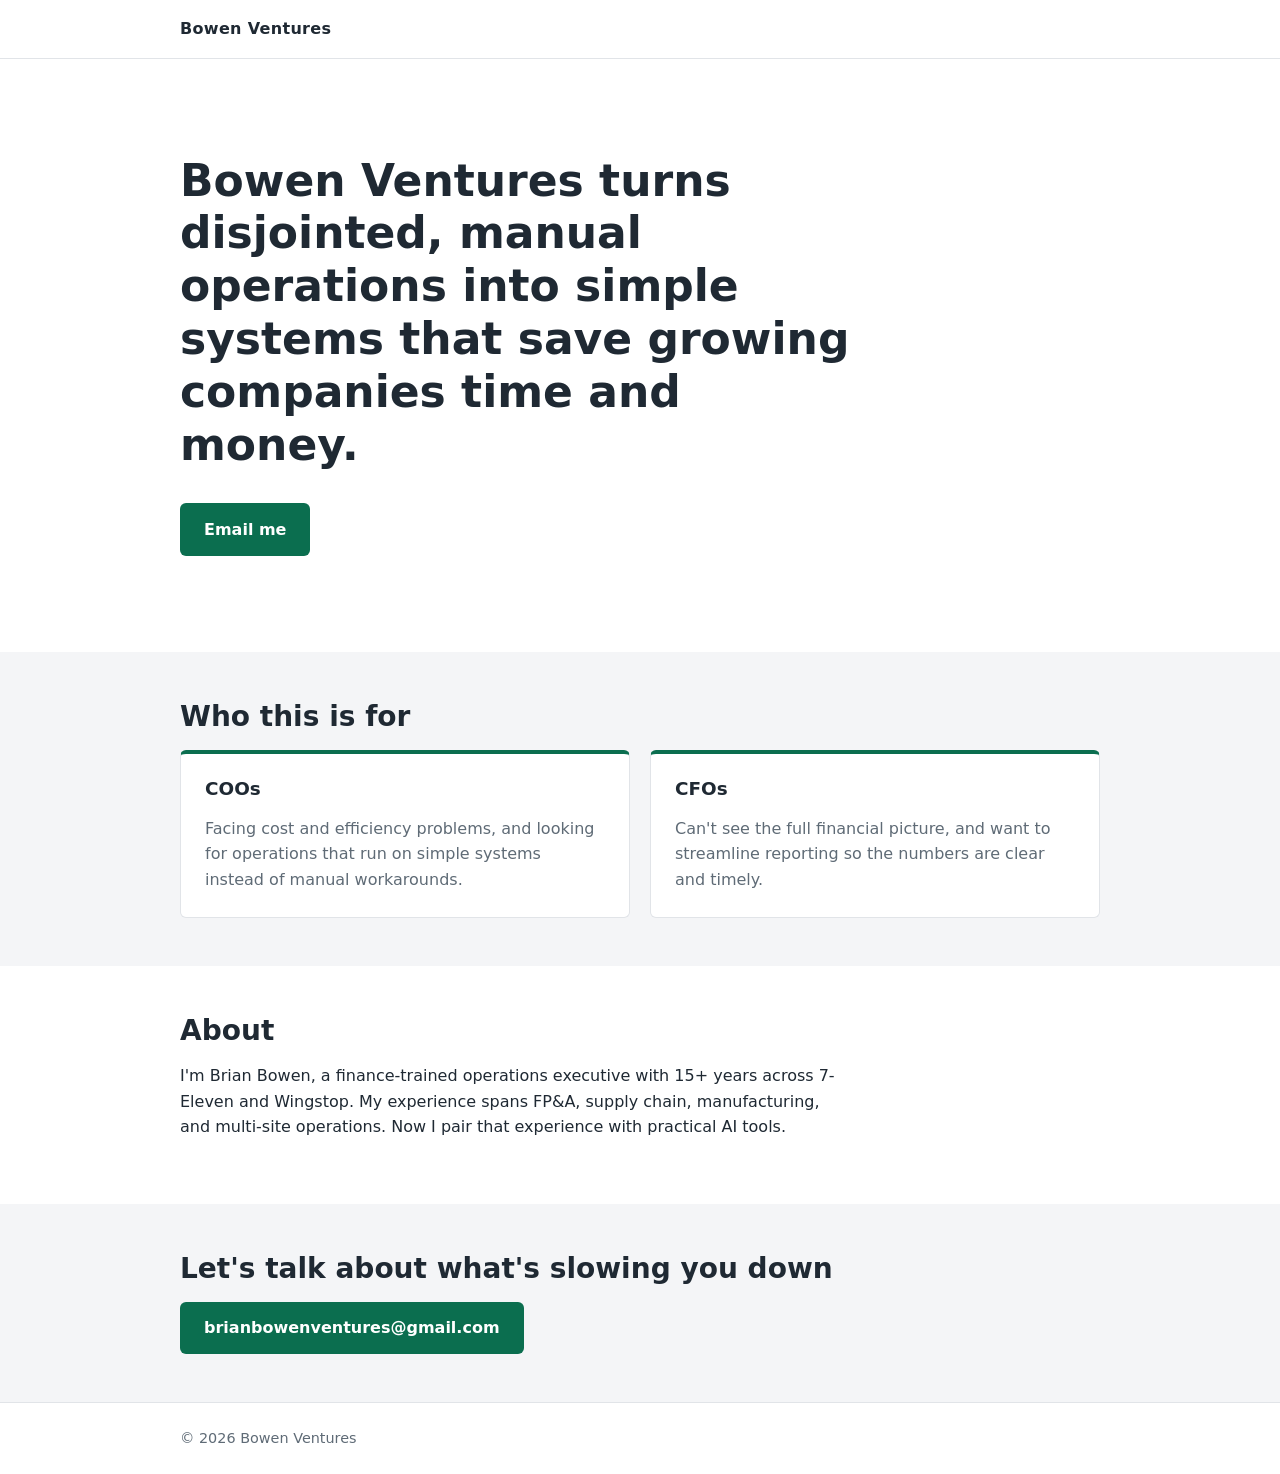
==== index.html @ 4234f143 "Add first version of website" ====
<!DOCTYPE html>
<html lang="en">
<head>
  <meta charset="utf-8">
  <meta name="viewport" content="width=device-width, initial-scale=1">
  <title>Bowen Ventures</title>
  <meta name="description" content="Bowen Ventures turns disjointed, manual operations into simple systems that save growing companies time and money.">
  <link rel="stylesheet" href="styles.css">
</head>
<body>

  <header class="site-header">
    <div class="container">
      <span class="brand">Bowen Ventures</span>
    </div>
  </header>

  <main>

    <section class="hero">
      <div class="container">
        <h1>Bowen Ventures turns disjointed, manual operations into simple systems that save growing companies time and money.</h1>
        <a class="button" href="mailto:brianbowenventures@gmail.com">Email me</a>
      </div>
    </section>

    <section class="audience">
      <div class="container">
        <h2>Who this is for</h2>
        <div class="cards">
          <article class="card">
            <h3>COOs</h3>
            <p>Facing cost and efficiency problems, and looking for operations that run on simple systems instead of manual workarounds.</p>
          </article>
          <article class="card">
            <h3>CFOs</h3>
            <p>Can't see the full financial picture, and want to streamline reporting so the numbers are clear and timely.</p>
          </article>
        </div>
      </div>
    </section>

    <section class="about">
      <div class="container">
        <h2>About</h2>
        <p>I'm Brian Bowen, a finance-trained operations executive with 15+ years across 7-Eleven and Wingstop. My experience spans FP&amp;A, supply chain, manufacturing, and multi-site operations. Now I pair that experience with practical AI tools.</p>
      </div>
    </section>

    <section class="contact">
      <div class="container">
        <h2>Let's talk about what's slowing you down</h2>
        <a class="button" href="mailto:brianbowenventures@gmail.com">brianbowenventures@gmail.com</a>
      </div>
    </section>

  </main>

  <footer class="site-footer">
    <div class="container">
      <p>&copy; 2026 Bowen Ventures</p>
    </div>
  </footer>

</body>
</html>
---- styles.css ----
/* Colors and sizes defined once, reused everywhere */
:root {
  --text: #1f2933;
  --muted: #5f6b76;
  --background: #ffffff;
  --background-alt: #f4f5f7;
  --border: #e1e4e8;
  --accent: #0b6e4f;
  --accent-dark: #084f39;
  --max-width: 960px;
}

/* Predictable sizing: padding and borders count inside an element's width */
*,
*::before,
*::after {
  box-sizing: border-box;
}

body {
  margin: 0;
  font-family: system-ui, -apple-system, "Segoe UI", Roboto, Helvetica, Arial, sans-serif;
  line-height: 1.6;
  color: var(--text);
  background: var(--background);
}

/* Centers content and keeps lines readable on wide screens */
.container {
  max-width: var(--max-width);
  margin: 0 auto;
  padding: 0 1.25rem;
}

h1, h2, h3 {
  line-height: 1.2;
  margin: 0 0 1rem;
}

h1 { font-size: 2rem; }
h2 { font-size: 1.5rem; }
h3 { font-size: 1.15rem; }

p {
  margin: 0 0 1rem;
}

/* Header */
.site-header {
  border-bottom: 1px solid var(--border);
  padding: 1rem 0;
}

.brand {
  font-weight: 700;
  letter-spacing: 0.02em;
}

/* Every main section gets the same vertical breathing room */
section {
  padding: 3rem 0;
}

.hero {
  padding: 4rem 0;
}

.hero h1 {
  max-width: 22ch;
}

.audience,
.contact {
  background: var(--background-alt);
}

.about p {
  max-width: 65ch;
}

/* Cards: stacked on phones, side by side on wider screens (see media query) */
.cards {
  display: grid;
  gap: 1.25rem;
}

.card {
  background: var(--background);
  border: 1px solid var(--border);
  border-top: 4px solid var(--accent);
  border-radius: 6px;
  padding: 1.5rem;
}

.card p {
  color: var(--muted);
  margin: 0;
}

/* The one accent color is used for buttons and card tops */
.button {
  display: inline-block;
  background: var(--accent);
  color: #ffffff;
  text-decoration: none;
  font-weight: 600;
  padding: 0.85rem 1.5rem;
  border-radius: 6px;
}

.button:hover,
.button:focus-visible {
  background: var(--accent-dark);
}

.hero .button {
  margin-top: 1rem;
}

/* Footer */
.site-footer {
  border-top: 1px solid var(--border);
  padding: 1.5rem 0;
  color: var(--muted);
  font-size: 0.9rem;
}

.site-footer p {
  margin: 0;
}

/* Wider screens: larger type and two-column cards */
@media (min-width: 700px) {
  h1 { font-size: 2.75rem; }
  h2 { font-size: 1.75rem; }

  .hero {
    padding: 6rem 0;
  }

  .cards {
    grid-template-columns: 1fr 1fr;
  }
}
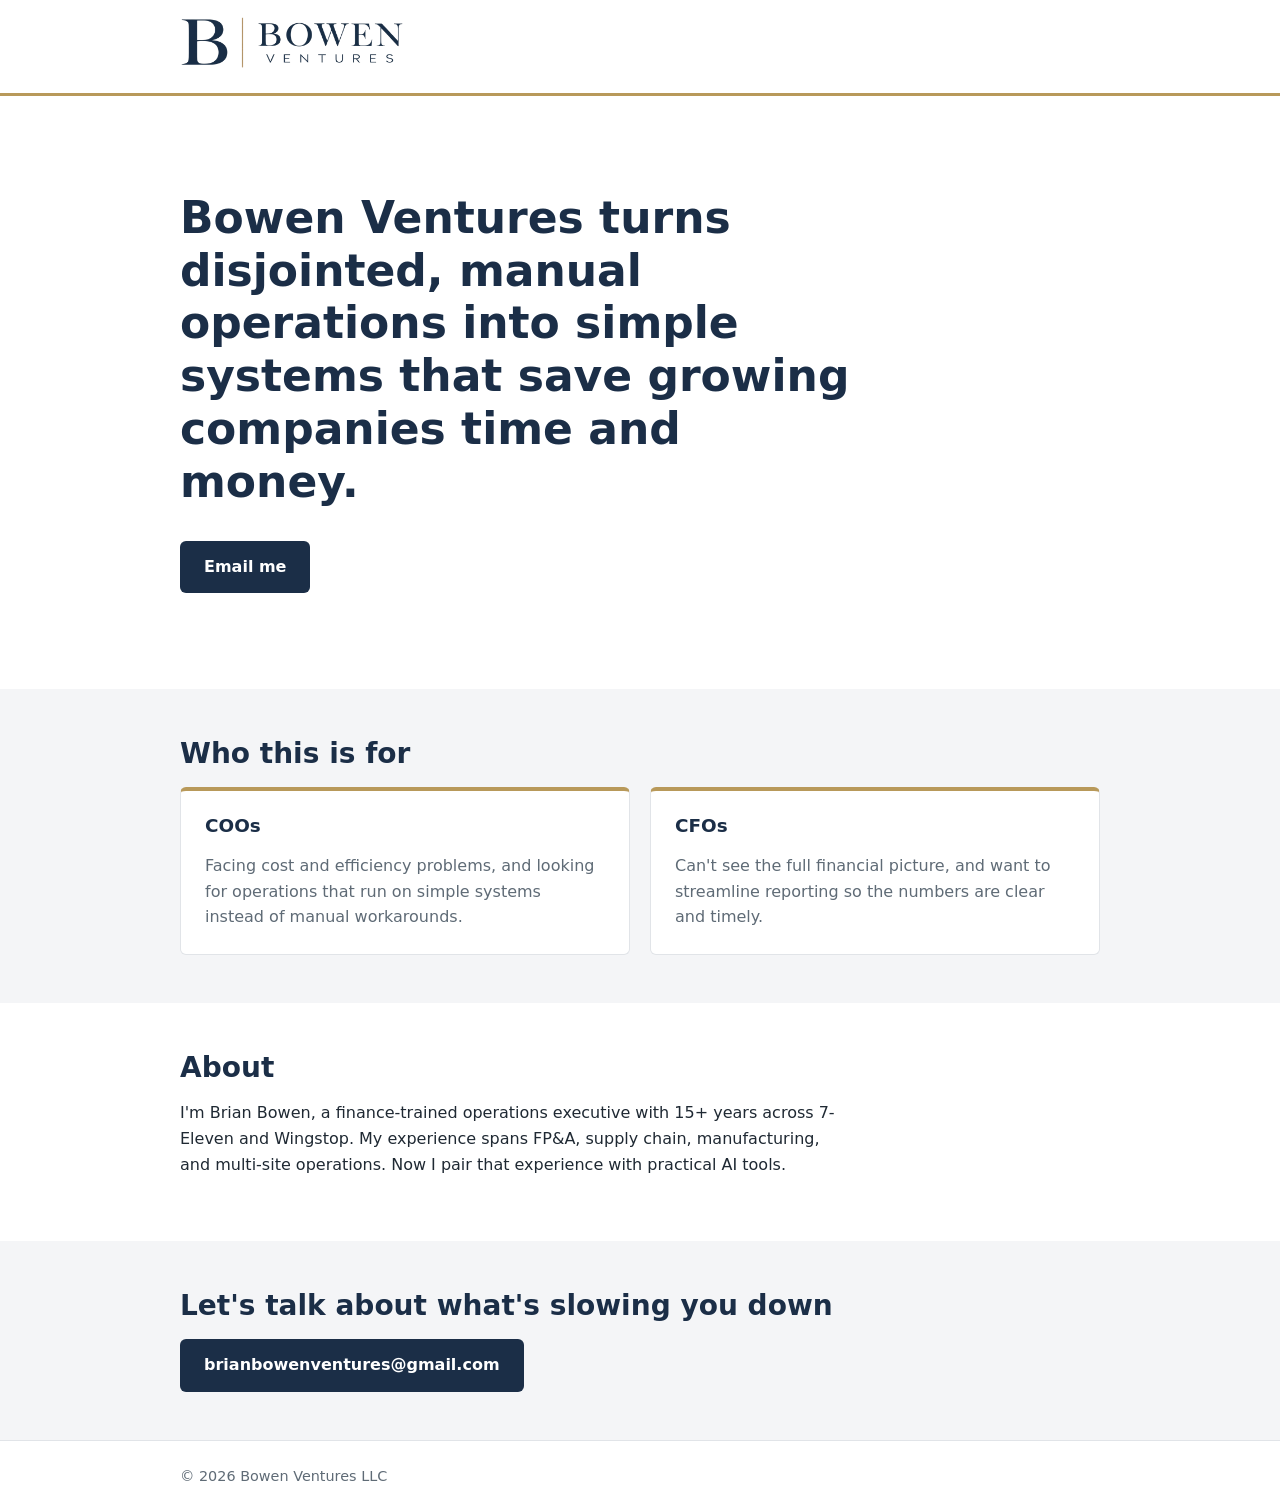
==== commit 54ea90e5: "Add logo, brand colors, and CLAUDE.md" ====
--- a/index.html
+++ b/index.html
@@ -5,13 +5,16 @@
   <meta name="viewport" content="width=device-width, initial-scale=1">
   <title>Bowen Ventures</title>
   <meta name="description" content="Bowen Ventures turns disjointed, manual operations into simple systems that save growing companies time and money.">
+  <link rel="icon" type="image/png" href="assets/logo-mark.png">
   <link rel="stylesheet" href="styles.css">
 </head>
 <body>
 
   <header class="site-header">
     <div class="container">
-      <span class="brand">Bowen Ventures</span>
+      <a class="brand" href="/">
+        <img src="assets/logo-wide.png" alt="Bowen Ventures" width="800" height="190">
+      </a>
     </div>
   </header>
 
@@ -58,7 +61,7 @@
 
   <footer class="site-footer">
     <div class="container">
-      <p>&copy; 2026 Bowen Ventures</p>
+      <p>&copy; 2026 Bowen Ventures LLC</p>
     </div>
   </footer>
 
--- a/styles.css
+++ b/styles.css
@@ -1,12 +1,15 @@
-/* Colors and sizes defined once, reused everywhere */
+/* Colors and sizes defined once, reused everywhere.
+   Brand colors come from the logo: navy sampled from logo-mark.png,
+   gold matched to the vertical line in logo-wide.png. */
 :root {
   --text: #1f2933;
   --muted: #5f6b76;
   --background: #ffffff;
   --background-alt: #f4f5f7;
   --border: #e1e4e8;
-  --accent: #0b6e4f;
-  --accent-dark: #084f39;
+  --accent: #1b2e47;
+  --accent-dark: #121f31;
+  --accent-secondary: #b8995a;
   --max-width: 960px;
 }
 
@@ -35,6 +38,7 @@
 h1, h2, h3 {
   line-height: 1.2;
   margin: 0 0 1rem;
+  color: var(--accent);
 }
 
 h1 { font-size: 2rem; }
@@ -47,13 +51,21 @@
 
 /* Header */
 .site-header {
-  border-bottom: 1px solid var(--border);
+  border-bottom: 3px solid var(--accent-secondary);
   padding: 1rem 0;
 }
 
+/* The logo is the brand name; it scales down on small phones */
 .brand {
-  font-weight: 700;
-  letter-spacing: 0.02em;
+  display: inline-block;
+  line-height: 0;
+}
+
+.brand img {
+  display: block;
+  height: auto;
+  width: 11rem;
+  max-width: 100%;
 }
 
 /* Every main section gets the same vertical breathing room */
@@ -87,7 +99,7 @@
 .card {
   background: var(--background);
   border: 1px solid var(--border);
-  border-top: 4px solid var(--accent);
+  border-top: 4px solid var(--accent-secondary);
   border-radius: 6px;
   padding: 1.5rem;
 }
@@ -97,7 +109,7 @@
   margin: 0;
 }
 
-/* The one accent color is used for buttons and card tops */
+/* Navy is the main accent (buttons, headings); gold is for thin lines only */
 .button {
   display: inline-block;
   background: var(--accent);
@@ -138,6 +150,10 @@
     padding: 6rem 0;
   }
 
+  .brand img {
+    width: 14rem;
+  }
+
   .cards {
     grid-template-columns: 1fr 1fr;
   }
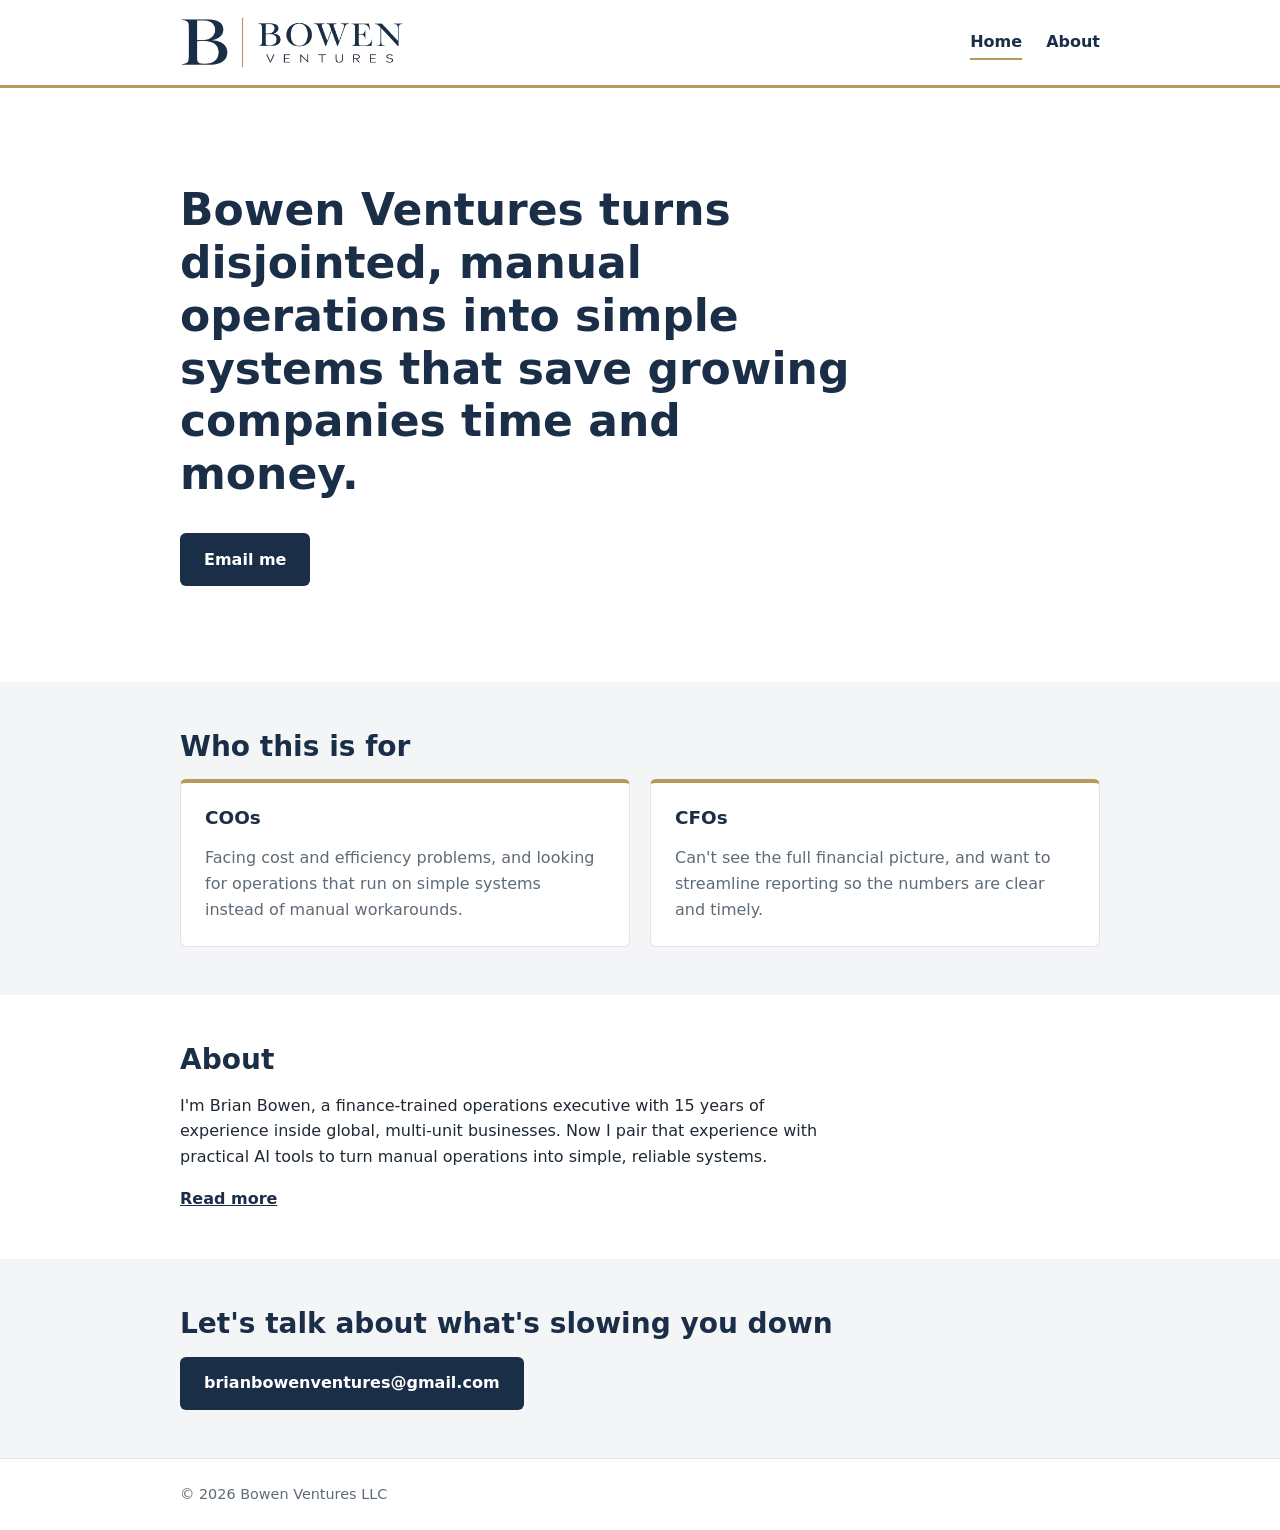
==== commit 5f80b4cf: "Add About page and navigation" ====
--- a/index.html
+++ b/index.html
@@ -12,9 +12,13 @@
 
   <header class="site-header">
     <div class="container">
-      <a class="brand" href="/">
+      <a class="brand" href="index.html">
         <img src="assets/logo-wide.png" alt="Bowen Ventures" width="800" height="190">
       </a>
+      <nav class="site-nav" aria-label="Main">
+        <a href="index.html" aria-current="page">Home</a>
+        <a href="about.html">About</a>
+      </nav>
     </div>
   </header>
 
@@ -46,7 +50,8 @@
     <section class="about">
       <div class="container">
         <h2>About</h2>
-        <p>I'm Brian Bowen, a finance-trained operations executive with 15+ years across 7-Eleven and Wingstop. My experience spans FP&amp;A, supply chain, manufacturing, and multi-site operations. Now I pair that experience with practical AI tools.</p>
+        <p>I'm Brian Bowen, a finance-trained operations executive with 15 years of experience inside global, multi-unit businesses. Now I pair that experience with practical AI tools to turn manual operations into simple, reliable systems.</p>
+        <a class="text-link" href="about.html">Read more</a>
       </div>
     </section>
 
--- a/styles.css
+++ b/styles.css
@@ -68,6 +68,39 @@
   max-width: 100%;
 }
 
+/* Logo on the left, navigation on the right; wraps instead of overflowing on narrow phones */
+.site-header .container {
+  display: flex;
+  flex-wrap: wrap;
+  align-items: center;
+  justify-content: space-between;
+  gap: 0.75rem 1.5rem;
+}
+
+.site-nav {
+  display: flex;
+  gap: 1.5rem;
+}
+
+/* Navy text links; the current page gets a thin gold underline */
+.site-nav a {
+  color: var(--accent);
+  text-decoration: none;
+  font-weight: 600;
+  padding: 0.25rem 0;
+  border-bottom: 2px solid transparent;
+}
+
+.site-nav a:hover,
+.site-nav a:focus-visible {
+  color: var(--accent-dark);
+  border-bottom-color: var(--accent-dark);
+}
+
+.site-nav a[aria-current="page"] {
+  border-bottom-color: var(--accent-secondary);
+}
+
 /* Every main section gets the same vertical breathing room */
 section {
   padding: 3rem 0;
@@ -88,6 +121,27 @@
 
 .about p {
   max-width: 65ch;
+}
+
+.about ul {
+  max-width: 65ch;
+  margin: 0 0 1rem;
+  padding-left: 1.25rem;
+}
+
+.about li {
+  margin-bottom: 0.5rem;
+}
+
+/* Inline navy link, used for "Read more" */
+.text-link {
+  color: var(--accent);
+  font-weight: 600;
+}
+
+.text-link:hover,
+.text-link:focus-visible {
+  color: var(--accent-dark);
 }
 
 /* Cards: stacked on phones, side by side on wider screens (see media query) */
